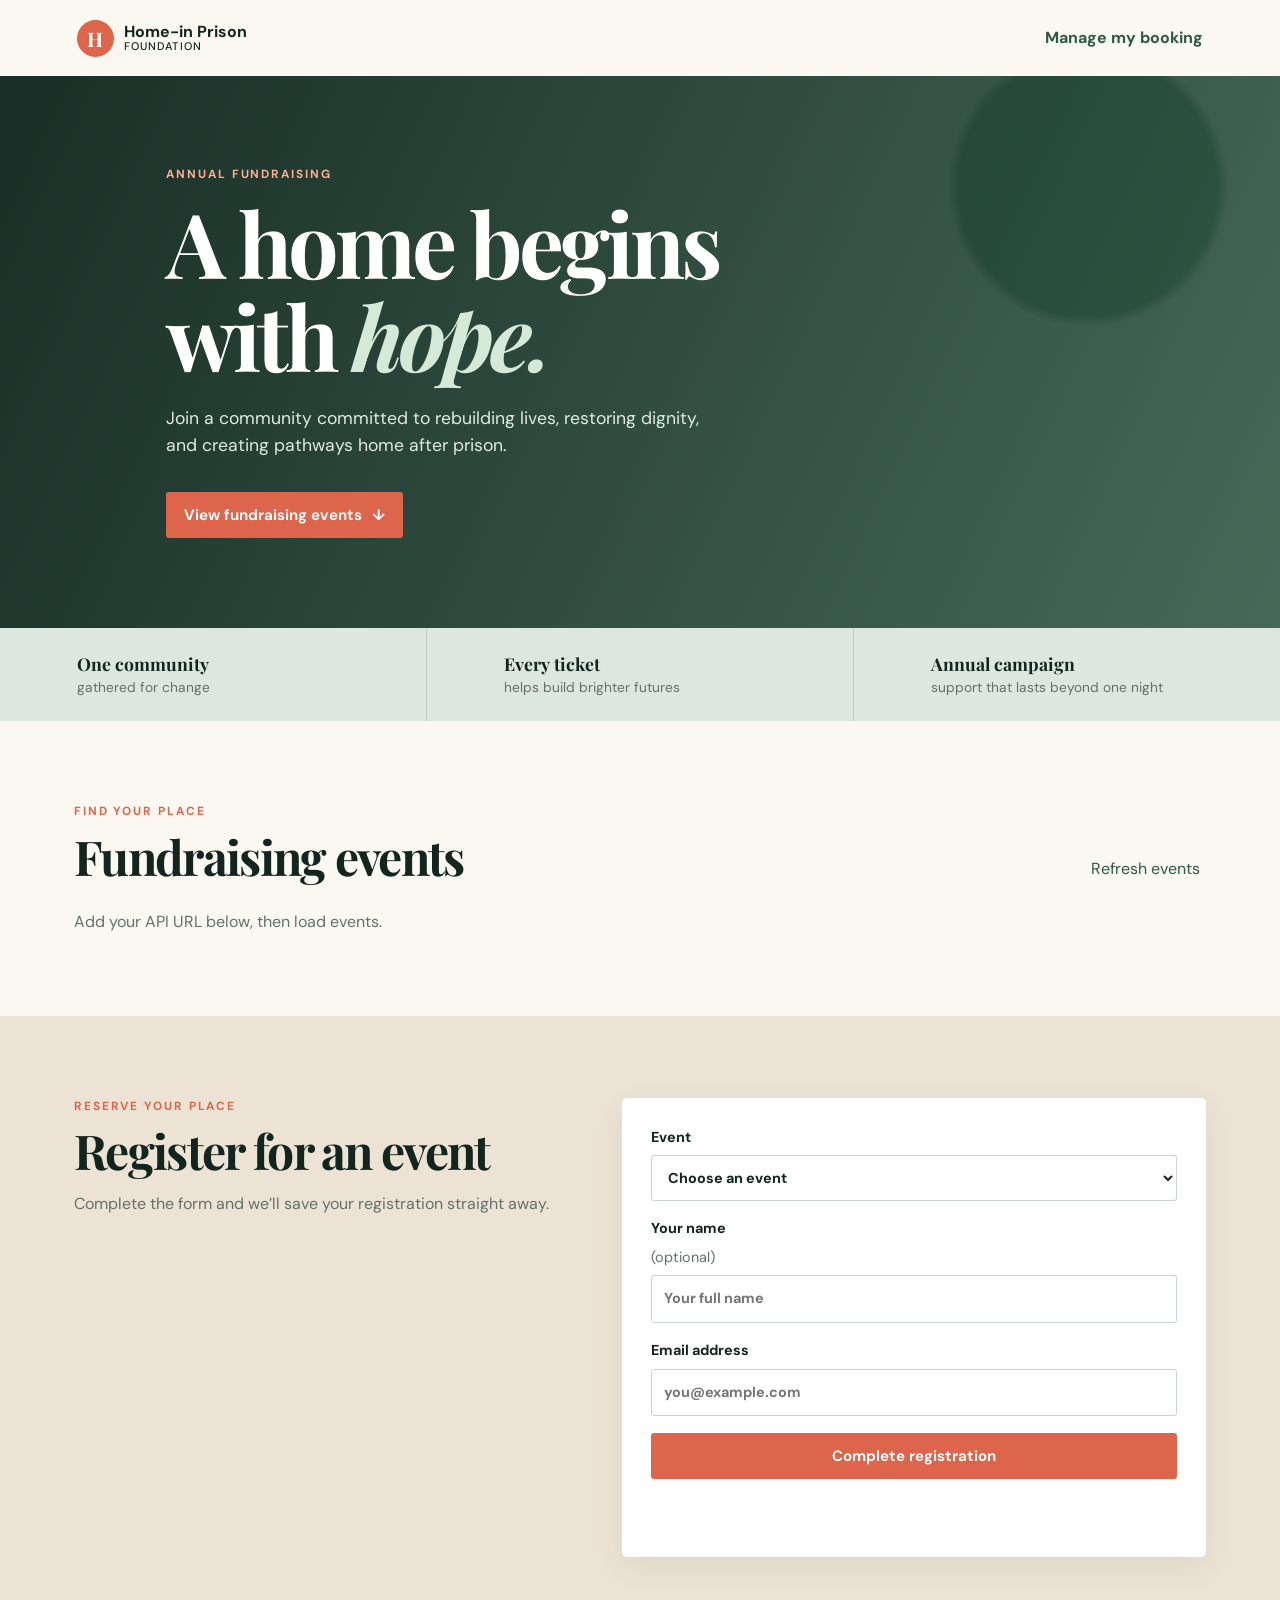
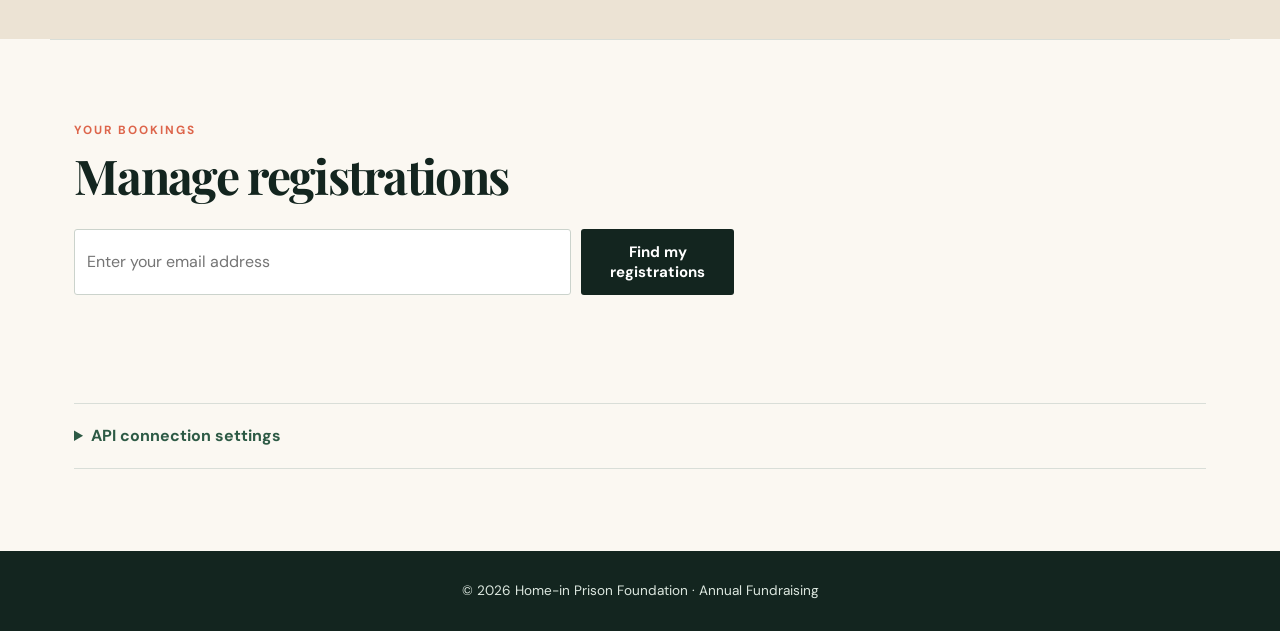
==== frontend/index.html @ 5ed461db "feat: add fundraising dashboard and architecture" ====
<!doctype html>
<html lang="en">
  <head>
    <meta charset="UTF-8" />
    <meta name="viewport" content="width=device-width, initial-scale=1.0" />
    <meta name="description" content="Home-in Prison Foundation annual fundraising event registration dashboard." />
    <title>Home-in Prison Foundation | Annual Fundraising</title>
    <link rel="preconnect" href="https://fonts.googleapis.com" />
    <link rel="preconnect" href="https://fonts.gstatic.com" crossorigin />
    <link href="https://fonts.googleapis.com/css2?family=DM+Sans:wght@400;500;600;700&family=Playfair+Display:wght@600;700&display=swap" rel="stylesheet" />
    <link rel="stylesheet" href="styles.css" />
  </head>
  <body>
    <header class="site-header">
      <a class="brand" href="#top" aria-label="Home-in Prison Foundation home">
        <span class="brand-mark" aria-hidden="true">H</span>
        <span>Home-in Prison <small>Foundation</small></span>
      </a>
      <a class="header-link" href="#my-registrations">Manage my booking</a>
    </header>

    <main id="top">
      <section class="hero">
        <p class="eyebrow">Annual fundraising</p>
        <h1>A home begins with <em>hope.</em></h1>
        <p class="hero-copy">Join a community committed to rebuilding lives, restoring dignity, and creating pathways home after prison.</p>
        <a class="button button-primary" href="#events">View fundraising events <span aria-hidden="true">↓</span></a>
      </section>

      <section class="impact-strip" aria-label="Foundation impact">
        <div><strong>One community</strong><span>gathered for change</span></div>
        <div><strong>Every ticket</strong><span>helps build brighter futures</span></div>
        <div><strong>Annual campaign</strong><span>support that lasts beyond one night</span></div>
      </section>

      <section id="events" class="section">
        <div class="section-heading">
          <div>
            <p class="eyebrow">Find your place</p>
            <h2>Fundraising events</h2>
          </div>
          <button id="refresh-events" class="text-button" type="button">Refresh events</button>
        </div>
        <div id="events-status" class="status-message" role="status">Add your API URL below, then load events.</div>
        <div id="events-list" class="event-grid" aria-live="polite"></div>
      </section>

      <section id="register" class="section form-section">
        <div class="form-intro">
          <p class="eyebrow">Reserve your place</p>
          <h2>Register for an event</h2>
          <p>Complete the form and we’ll save your registration straight away.</p>
        </div>
        <form id="registration-form" class="card-form">
          <label>
            Event
            <select id="event-id" name="eventId" required>
              <option value="">Choose an event</option>
            </select>
          </label>
          <label>
            Your name <span class="optional">(optional)</span>
            <input id="name" name="name" type="text" autocomplete="name" placeholder="Your full name" />
          </label>
          <label>
            Email address
            <input id="email" name="email" type="email" autocomplete="email" placeholder="you@example.com" required />
          </label>
          <button class="button button-primary" type="submit">Complete registration</button>
          <p id="registration-result" class="form-result" role="status"></p>
        </form>
      </section>

      <section id="my-registrations" class="section manage-section">
        <div class="section-heading">
          <div>
            <p class="eyebrow">Your bookings</p>
            <h2>Manage registrations</h2>
          </div>
        </div>
        <form id="lookup-form" class="lookup-form">
          <label class="sr-only" for="lookup-email">Email address</label>
          <input id="lookup-email" type="email" autocomplete="email" placeholder="Enter your email address" required />
          <button class="button button-dark" type="submit">Find my registrations</button>
        </form>
        <div id="registrations-list" class="registration-list" aria-live="polite"></div>
      </section>

      <section class="section api-section">
        <details id="api-settings">
          <summary>API connection settings</summary>
          <div class="api-settings-content">
            <p>Paste the <code>ApiUrl</code> value from your SAM deployment output. Example: <code>https://abc123.execute-api.eu-west-1.amazonaws.com/dev</code></p>
            <div class="api-control">
              <label for="api-url">SAM API Gateway URL</label>
              <input id="api-url" type="url" placeholder="https://your-api.execute-api.region.amazonaws.com/dev" />
              <button id="save-api-url" class="button button-dark" type="button">Save and load events</button>
            </div>
            <p id="api-result" class="form-result" role="status"></p>
          </div>
        </details>
      </section>
    </main>

    <footer>© <span id="year"></span> Home-in Prison Foundation · Annual Fundraising</footer>
    <script src="app.js"></script>
  </body>
</html>
---- frontend/styles.css ----
:root { --ink:#13251f; --moss:#2d5a45; --sage:#dce7df; --cream:#fbf8f2; --sand:#ece3d4; --coral:#dd654b; --white:#fff; --muted:#62726b; --border:#d9ded8; }
* { box-sizing:border-box; }
html { scroll-behavior:smooth; }
body { margin:0; color:var(--ink); background:var(--cream); font-family:"DM Sans",sans-serif; line-height:1.5; }
.site-header { min-height:76px; padding:16px clamp(24px,6vw,88px); display:flex; justify-content:space-between; align-items:center; background:var(--cream); }
.brand { display:flex; align-items:center; gap:10px; color:var(--ink); font-weight:700; font-size:1rem; text-decoration:none; line-height:1.05; }.brand small { display:block; font-weight:500; font-size:.69rem; letter-spacing:.1em; text-transform:uppercase; }.brand-mark { width:37px; height:37px; display:grid; place-items:center; border-radius:50%; color:var(--white); background:var(--coral); font-family:"Playfair Display",serif; font-size:1.25rem; }.header-link,.text-button { color:var(--moss); font-weight:700; text-decoration:none; }.text-button { border:0; background:none; cursor:pointer; font:inherit; }
.hero { min-height:470px; padding:90px clamp(24px,13vw,190px); color:var(--white); background:linear-gradient(115deg,rgba(15,38,30,.96),rgba(35,78,59,.84)),radial-gradient(circle at 85% 20%,#74947c 0 11%,transparent 12%); }.eyebrow { margin:0 0 11px; color:var(--coral); text-transform:uppercase; letter-spacing:.16em; font-weight:700; font-size:.74rem; }.hero .eyebrow { color:#ffae95; }.hero h1,.section h2 { font-family:"Playfair Display",serif; line-height:1.04; }.hero h1 { max-width:650px; margin:0; font-size:clamp(3rem,7vw,5.65rem); letter-spacing:-.045em; }.hero h1 em { color:#d5e9d8; }.hero-copy { max-width:545px; margin:24px 0 34px; color:#dfebe2; font-size:1.1rem; }.button { display:inline-flex; justify-content:center; align-items:center; gap:10px; border:0; border-radius:3px; padding:13px 18px; cursor:pointer; text-decoration:none; font:700 .94rem "DM Sans",sans-serif; transition:transform .15s,background .15s; }.button:hover { transform:translateY(-1px); }.button-primary { color:var(--white); background:var(--coral); }.button-dark { color:var(--white); background:var(--ink); }
.impact-strip { display:grid; grid-template-columns:repeat(3,1fr); gap:1px; background:#c3cec5; }.impact-strip div { padding:23px clamp(24px,6vw,88px); background:var(--sage); }.impact-strip strong,.impact-strip span { display:block; }.impact-strip strong { font-family:"Playfair Display",serif; font-size:1.1rem; }.impact-strip span { color:var(--muted); font-size:.86rem; }
.section { max-width:1180px; margin:auto; padding:82px 24px; }.section-heading { display:flex; justify-content:space-between; align-items:end; gap:18px; margin-bottom:28px; }.section h2 { margin:0; font-size:clamp(2rem,4vw,3rem); letter-spacing:-.035em; }.status-message,.form-result { color:var(--muted); }.status-message.error,.form-result.error { color:#a43d2f; }.form-result.success { color:var(--moss); font-weight:600; }
.event-grid { display:grid; grid-template-columns:repeat(auto-fit,minmax(245px,1fr)); gap:18px; }.event-card { display:flex; flex-direction:column; min-height:225px; padding:25px; border:1px solid var(--border); border-radius:5px; background:var(--white); box-shadow:0 8px 24px rgba(24,49,39,.045); }.event-date { margin-bottom:32px; color:var(--coral); font-weight:700; font-size:.81rem; text-transform:uppercase; letter-spacing:.08em; }.event-card h3 { margin:0 0 10px; font-family:"Playfair Display",serif; font-size:1.5rem; }.event-card p { margin:0 0 20px; color:var(--muted); }.event-card .text-button { margin-top:auto; text-align:left; }
.form-section { display:grid; grid-template-columns:.9fr 1.1fr; gap:70px; background:var(--sand); max-width:none; padding-left:max(24px,calc((100% - 1132px)/2)); padding-right:max(24px,calc((100% - 1132px)/2)); }.form-intro p:not(.eyebrow) { color:var(--muted); }.card-form { display:grid; gap:17px; padding:29px; border-radius:5px; background:var(--white); box-shadow:0 10px 30px rgba(73,61,38,.08); } label { display:grid; gap:7px; font-weight:700; font-size:.9rem; }.optional { color:var(--muted); font-weight:400; } input,select { width:100%; border:1px solid #cbd3cc; border-radius:3px; padding:12px; color:var(--ink); background:#fff; font:inherit; } input:focus,select:focus { outline:3px solid #bfd5c6; border-color:var(--moss); }
.manage-section { border-top:1px solid var(--border); }.lookup-form { display:flex; max-width:660px; gap:10px; }.registration-list { display:grid; gap:12px; margin-top:26px; max-width:800px; }.registration-item { display:flex; align-items:center; justify-content:space-between; gap:18px; padding:18px 20px; border-left:4px solid var(--moss); background:var(--white); }.registration-item h3,.registration-item p { margin:0; }.registration-item h3 { font-family:"Playfair Display",serif; font-size:1.15rem; }.registration-item p { color:var(--muted); font-size:.9rem; }.cancel-button { border:1px solid #d9aaa0; border-radius:3px; padding:8px 11px; color:#a43d2f; background:#fff; cursor:pointer; font:700 .8rem "DM Sans",sans-serif; }.cancel-button:hover { background:#fff3f1; }
.api-section { padding-top:0; }.api-section details { border-top:1px solid var(--border); border-bottom:1px solid var(--border); }.api-section summary { padding:20px 0; color:var(--moss); cursor:pointer; font-weight:700; }.api-settings-content { padding:0 0 24px; }.api-settings-content p { max-width:760px; color:var(--muted); }.api-settings-content code { font-size:.85em; }.api-control { display:grid; grid-template-columns:1fr auto; gap:10px; align-items:end; max-width:800px; }.api-control label { grid-column:1/-1; } footer { padding:30px 24px; color:#dce7df; background:var(--ink); text-align:center; font-size:.85rem; }.sr-only { position:absolute; width:1px; height:1px; overflow:hidden; clip:rect(0,0,0,0); white-space:nowrap; }
@media (max-width:700px) { .header-link { font-size:.82rem; }.hero { min-height:430px; padding:70px 24px; }.impact-strip { grid-template-columns:1fr; }.form-section { grid-template-columns:1fr; gap:28px; }.lookup-form,.api-control { display:grid; grid-template-columns:1fr; }.api-control label { grid-column:auto; }.registration-item { align-items:flex-start; flex-direction:column; }.section { padding:58px 24px; } }
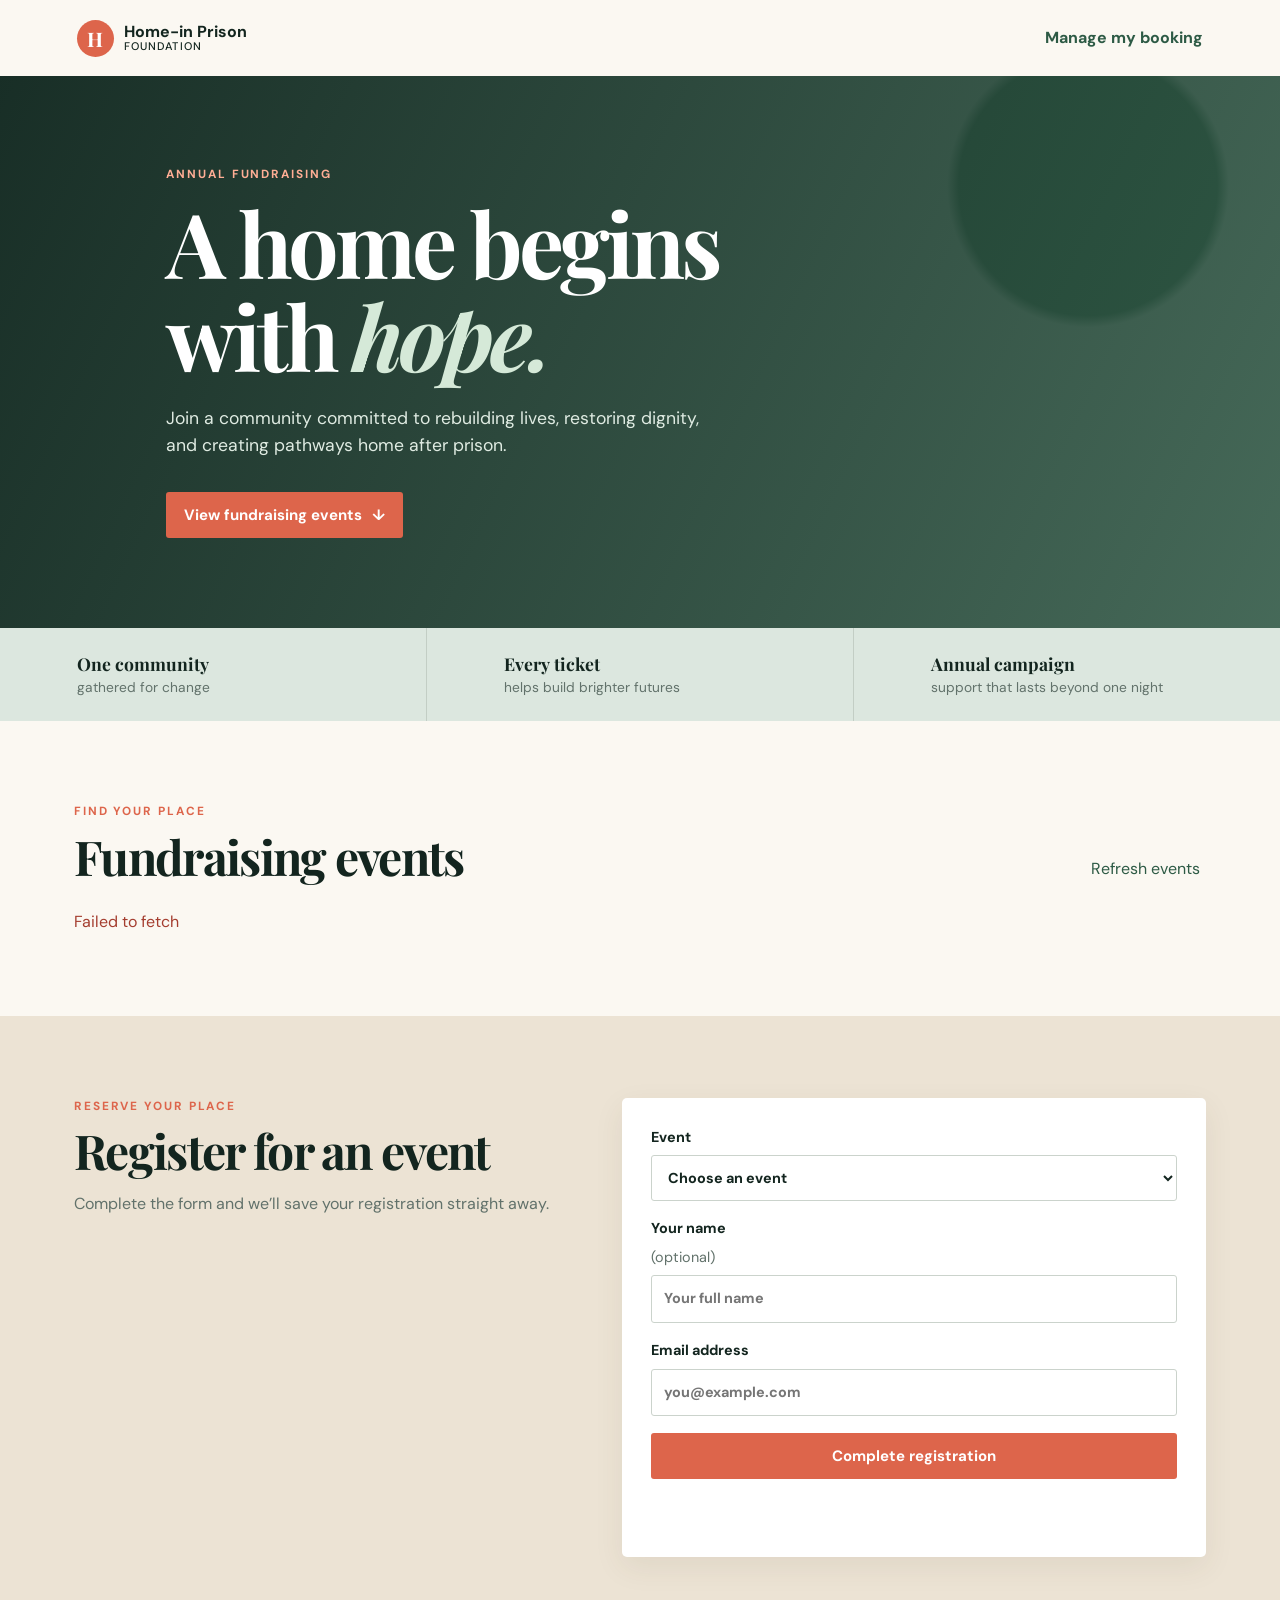
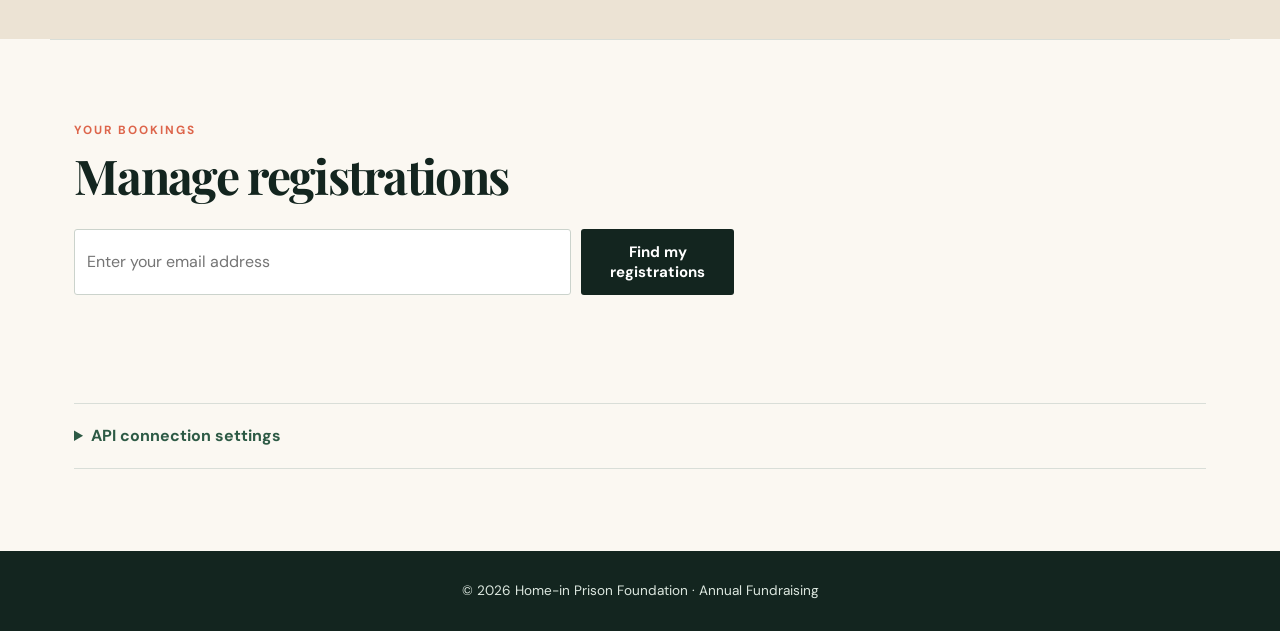
==== commit 34c28201: "add aws configure credentials and frontend update and lanbda functions" ====
--- a/frontend/index.html
+++ b/frontend/index.html
@@ -56,6 +56,8 @@
             Event
             <select id="event-id" name="eventId" required>
               <option value="">Choose an event</option>
+              <option value="event1">Fundraising Gala 2026</option>
+              <option value="event2">skills Auction 2026</option>
             </select>
           </label>
           <label>
@@ -103,6 +105,7 @@
     </main>
 
     <footer>© <span id="year"></span> Home-in Prison Foundation · Annual Fundraising</footer>
+    <script src="config.js"></script>
     <script src="app.js"></script>
   </body>
 </html>
